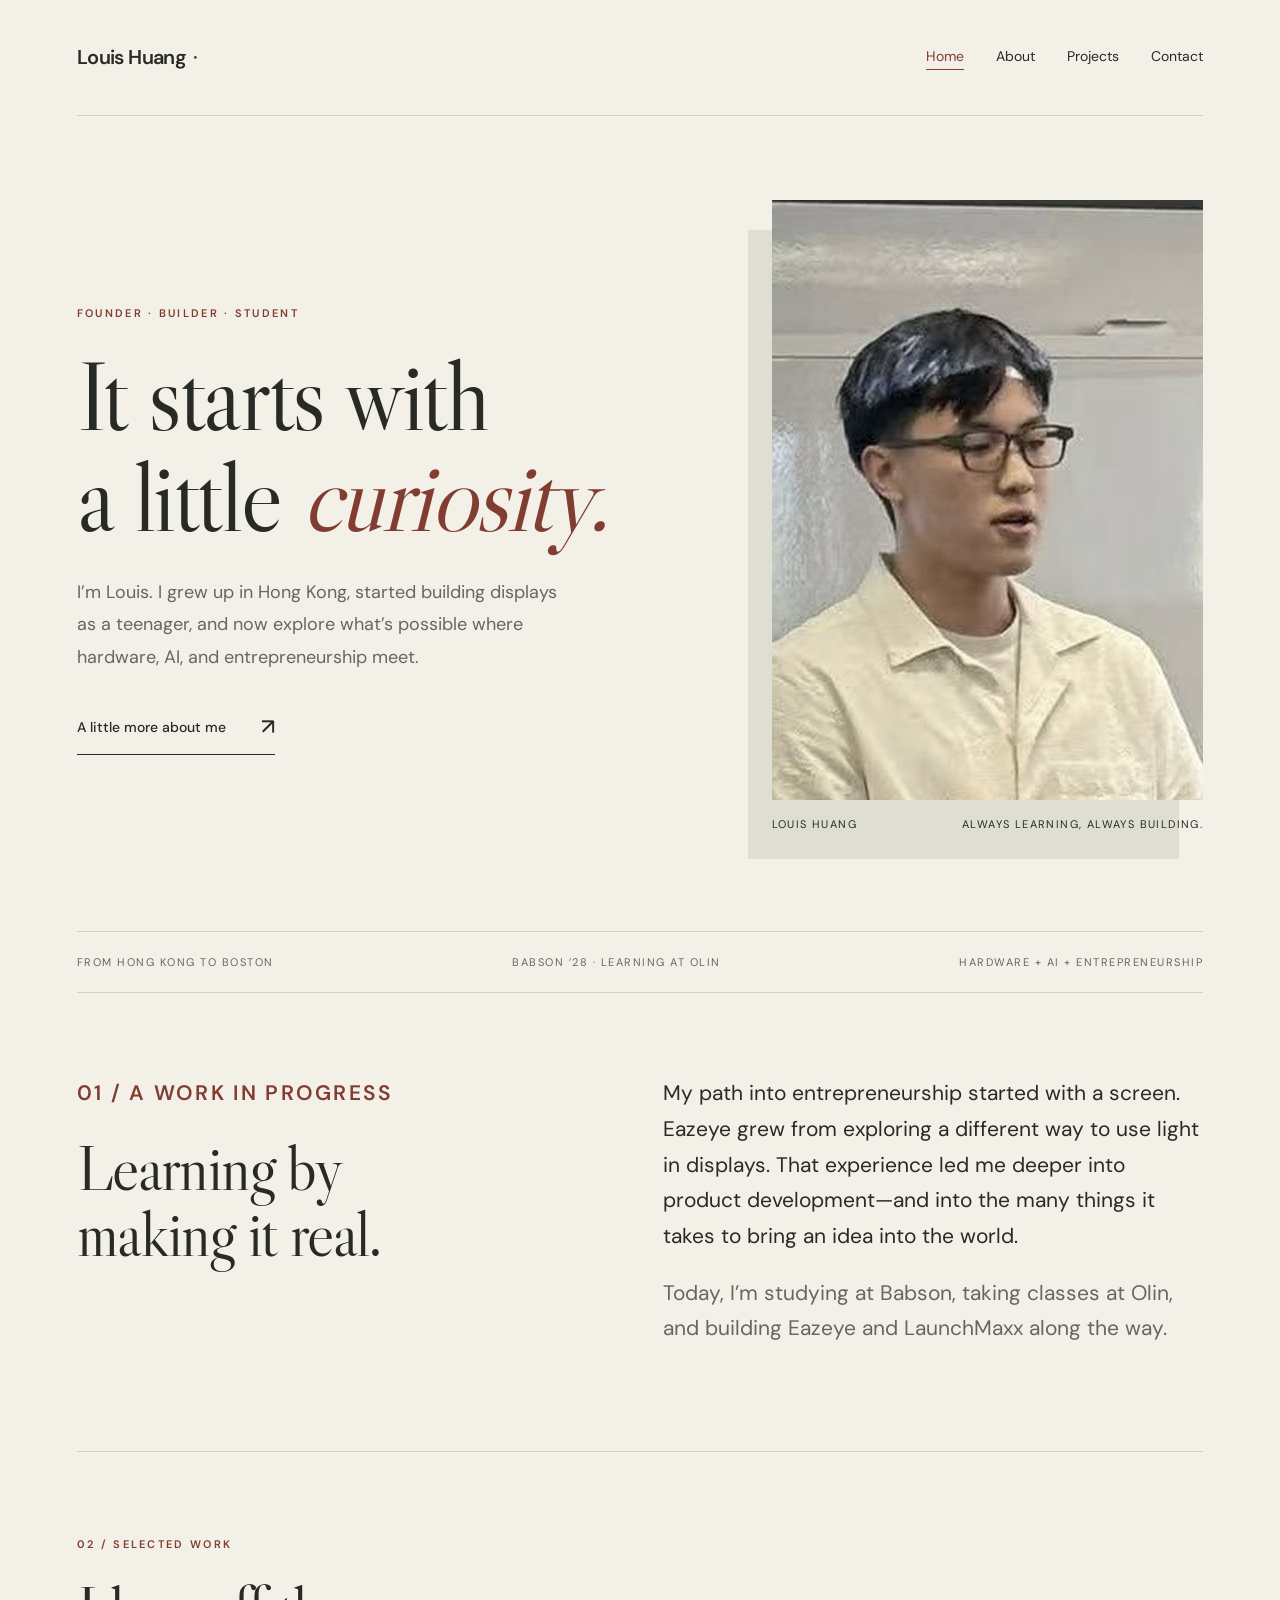
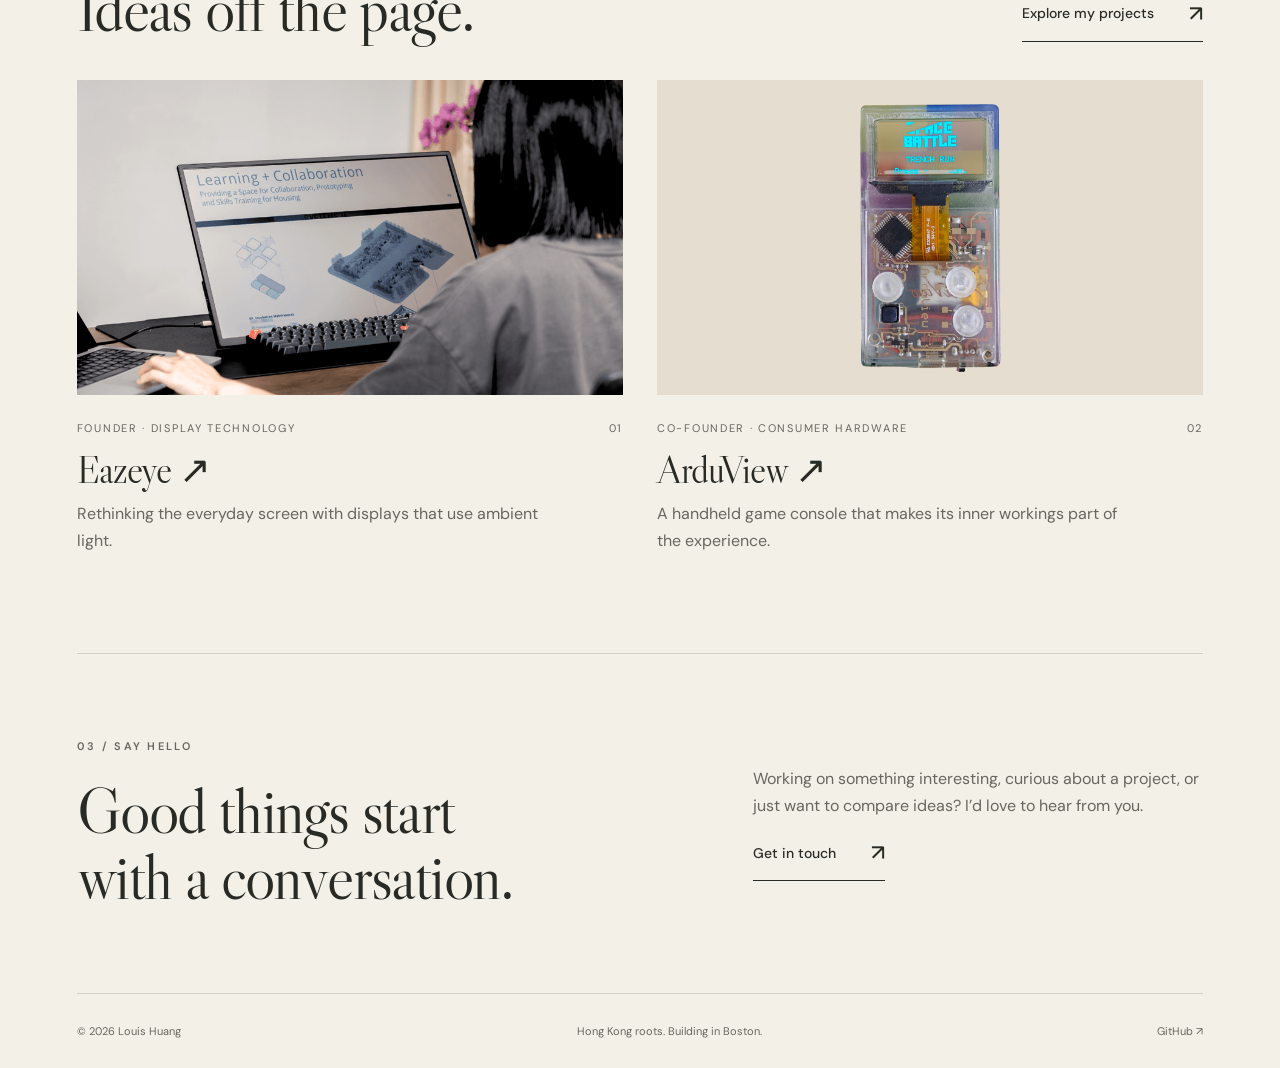
==== index.html @ e0389a2a "Build Louis Huang personal portfolio" ====
<!doctype html><html lang="en"><head><meta charset="utf-8"><meta name="viewport" content="width=device-width,initial-scale=1"><meta name="description" content="Louis Huang: Hong Kong-born founder of Eazeye and LaunchMaxx, studying at Babson and building at the intersection of hardware and AI."><meta name="theme-color" content="#f3f0e8"><title>Founder, builder & curious person — Louis Huang</title><link rel="icon" href="assets/favicon.svg" type="image/svg+xml"><link rel="stylesheet" href="style.css"></head><body><a class="skip" href="#main">Skip to content</a><div class="shell"><header><a class="brand" href="index.html">Louis Huang<span>·</span></a><nav aria-label="Main navigation"><a href="index.html" aria-current="page">Home</a><a href="about.html">About</a><a href="projects.html">Projects</a><a href="contact.html">Contact</a></nav></header><main id="main"><section class="hero"><div><p class="eyebrow">Founder · Builder · Student</p><h1>It starts with<br>a little <em>curiosity.</em></h1><p class="lead">I’m Louis. I grew up in Hong Kong, started building displays as a teenager, and now explore what’s possible where hardware, AI, and entrepreneurship meet.</p><a class="text-link" href="about.html">A little more about me <span>↗</span></a></div><figure class="hero-portrait"><img class="portrait" src="assets/louis.jpg" alt="Louis Huang speaking in a classroom" width="600" height="600"><figcaption class="caption"><span>Louis Huang</span><span>Always learning, always building.</span></figcaption></figure></section><div class="index-line"><span>From Hong Kong to Boston</span><span>Babson ’28 · Learning at Olin</span><span>Hardware + AI + Entrepreneurship</span></div><section class="intro"><div><p class="eyebrow">01 / A work in progress</p><h2>Learning by<br>making it real.</h2></div><div><p>My path into entrepreneurship started with a screen. Eazeye grew from exploring a different way to use light in displays. That experience led me deeper into product development—and into the many things it takes to bring an idea into the world.</p><p class="muted">Today, I’m studying at Babson, taking classes at Olin, and building Eazeye and LaunchMaxx along the way.</p></div></section><section><div class="section-top"><div><p class="eyebrow">02 / Selected work</p><h2>Ideas off the page.</h2></div><a class="text-link" href="projects.html">Explore my projects <span>↗</span></a></div><div class="projects-grid"><a class="project" href="projects.html#eazeye"><div class="project-media"><img src="assets/eazeye.png" alt="Eazeye display in use" loading="lazy"></div><div class="project-meta"><span>Founder · Display technology</span><span>01</span></div><h3>Eazeye ↗</h3><p>Rethinking the everyday screen with displays that use ambient light.</p></a><a class="project" href="projects.html#arduview"><div class="project-media ardu"><img src="assets/arduview.png" alt="ArduView transparent handheld game console" loading="lazy"></div><div class="project-meta"><span>Co-founder · Consumer hardware</span><span>02</span></div><h3>ArduView ↗</h3><p>A handheld game console that makes its inner workings part of the experience.</p></a></div></section><section class="callout"><div><p class="eyebrow">03 / Say hello</p><h2>Good things start<br>with a conversation.</h2></div><div><p>Working on something interesting, curious about a project, or just want to compare ideas? I’d love to hear from you.</p><a class="text-link" href="contact.html">Get in touch <span>↗</span></a></div></section></main><footer><span>© 2026 Louis Huang</span><span>Hong Kong roots. Building in Boston.</span><a href="https://github.com/louishuanghello-cmd" target="_blank" rel="noopener noreferrer">GitHub ↗</a></footer></div></body></html>
---- style.css ----
@import url('https://fonts.googleapis.com/css2?family=DM+Sans:wght@400;500;600;700&family=Libre+Caslon+Display&display=swap');
:root{--paper:#f3f0e8;--ink:#282a25;--muted:#66675e;--line:#d1d0c5;--accent:#823d32;--sage:#dedfd2}*{box-sizing:border-box}html{scroll-behavior:smooth}body{margin:0;background:var(--paper);color:var(--ink);font:16px/1.65 'DM Sans',sans-serif}a{color:inherit;text-decoration:none}a:hover{color:var(--accent)}a:focus-visible,button:focus-visible{outline:3px solid var(--accent);outline-offset:6px}img{display:block;max-width:100%}.shell{max-width:1320px;margin:auto;padding:0 6%}header{height:116px;display:flex;align-items:center;justify-content:space-between;border-bottom:1px solid var(--line);gap:24px}.brand{font-size:20px;font-weight:600;letter-spacing:-.6px}.brand span{color:var(--accent);margin-left:7px}nav{display:flex;gap:32px;font-size:14px}nav a[aria-current=page]{border-bottom:1px solid var(--accent);color:var(--accent)}.eyebrow{font-size:11px;text-transform:uppercase;letter-spacing:2.3px;font-weight:600;color:var(--accent);margin:0 0 23px}h1,h2,h3,p{margin-top:0}h1,h2,h3{font-family:'Libre Caslon Display',Georgia,serif;font-weight:400;line-height:1.03;letter-spacing:-1.8px}h1{font-size:clamp(60px,7.7vw,108px);margin-bottom:28px}h2{font-size:clamp(42px,5vw,66px)}h3{font-size:38px;letter-spacing:-.8px}em{font-weight:400;color:var(--accent)}.hero{display:grid;grid-template-columns:1.25fr 1fr;gap:9%;padding:84px 0 72px;align-items:center}.hero p.lead{max-width:480px;color:var(--muted);font-size:18px;line-height:1.8}.hero-portrait{position:relative;padding:0 0 26px 24px}.hero-portrait:before{content:'';position:absolute;inset:30px 24px 0 0;background:var(--sage);z-index:-1}.portrait{width:100%;aspect-ratio:4/5;object-fit:cover;object-position:center;filter:saturate(.62)}.caption{display:flex;justify-content:space-between;font-size:11px;letter-spacing:1.4px;text-transform:uppercase;margin-top:15px}.text-link{display:inline-flex;gap:35px;align-items:center;border-bottom:1px solid var(--ink);padding-bottom:9px;font-size:14px;font-weight:500}.text-link span{font-size:22px}.hero .text-link{margin-top:18px}.index-line{border-top:1px solid var(--line);border-bottom:1px solid var(--line);display:flex;justify-content:space-between;gap:20px;padding:21px 0;font-size:11px;text-transform:uppercase;letter-spacing:1.5px;color:var(--muted)}section{padding:83px 0}.section-top{display:flex;justify-content:space-between;align-items:flex-end;gap:24px;margin-bottom:38px}.section-top h2{margin:0}.intro{display:grid;grid-template-columns:1fr 1.2fr;gap:12%;border-bottom:1px solid var(--line)}.intro p{font-size:21px;line-height:1.7}.muted{color:var(--muted)}.projects-grid{display:grid;grid-template-columns:1fr 1fr;gap:34px}.project-media{height:315px;background:#e1e4d8;display:flex;align-items:center;justify-content:center;overflow:hidden;margin-bottom:24px}.project-media img{width:100%;height:100%;object-fit:cover;transition:transform .4s}.project:hover img{transform:scale(1.025)}.project-media.ardu{background:#e6ddd1}.project-media.ardu img{width:85%;height:85%;object-fit:contain}.project-meta{display:flex;justify-content:space-between;gap:12px;font-size:11px;text-transform:uppercase;letter-spacing:1.7px;color:var(--muted);margin-bottom:13px}.project h3{margin-bottom:12px}.project p{color:var(--muted);max-width:480px}.callout{display:grid;grid-template-columns:1.2fr 1fr;gap:12%;border-top:1px solid var(--line);align-items:center}.callout h2{margin-bottom:0}.callout p{color:var(--muted)}footer{display:flex;justify-content:space-between;gap:24px;padding:28px 0;border-top:1px solid var(--line);font-size:11px;color:var(--muted)}.page-title{padding:75px 0 45px;max-width:1000px}.page-title h1{font-size:clamp(60px,7vw,90px)}.page-title .lead{font-size:21px;max-width:650px;color:var(--muted)}.story{display:grid;grid-template-columns:1fr 1.4fr;gap:10%;padding-top:16px}.story .portrait{aspect-ratio:1/1.2}.story-copy p{font-size:18px;color:var(--muted)}.story-copy h2{font-size:43px;margin-top:38px}.timeline{border-top:1px solid var(--line)}.timeline-row{display:grid;grid-template-columns:150px 1fr 1fr;gap:25px;padding:27px 0;border-bottom:1px solid var(--line)}.timeline-row p{margin:0;color:var(--muted)}.timeline-row h3{font-size:28px;margin:0}.project-long{display:grid;grid-template-columns:1.15fr 1fr;gap:8%;align-items:center;padding:55px 0;border-top:1px solid var(--line)}.project-long .project-media{height:380px;margin:0}.project-long p{color:var(--muted)}.project-long h2{font-size:52px;margin-bottom:20px}.letter-art{background:var(--accent);color:var(--paper);height:300px;display:flex;align-items:center;justify-content:center;font:94px 'Libre Caslon Display',Georgia,serif;letter-spacing:-5px}.contact-layout{display:grid;grid-template-columns:1.2fr 1fr;gap:12%;padding:30px 0 100px}.contact-item{display:block;padding:25px 0;border-top:1px solid var(--line)}.contact-item small{display:block;font-size:11px;letter-spacing:2px;color:var(--muted);text-transform:uppercase;margin-bottom:8px}.contact-item strong{font-size:clamp(17px,2vw,24px);font-weight:400}.contact-note{background:var(--sage);padding:42px}.contact-note h2{font-size:44px}.contact-note p{color:var(--muted)}.skip{position:absolute;left:20px;top:-100px;background:var(--ink);color:white;padding:8px;z-index:20}.skip:focus{top:10px}@media(prefers-reduced-motion:reduce){html{scroll-behavior:auto}*{transition:none!important}}@media(max-width:760px){.shell{padding:0 6%}header{height:auto;min-height:100px;flex-wrap:wrap;padding:23px 0;gap:18px}nav{gap:24px;font-size:13px}.hero{grid-template-columns:1fr;gap:40px;padding:48px 0}.hero h1{max-width:590px}.hero-portrait{max-width:450px;margin:0 auto;width:100%}.portrait{aspect-ratio:5/4;object-position:center 35%}.index-line{flex-wrap:wrap;font-size:11px}.intro,.callout,.story,.contact-layout,.project-long{grid-template-columns:1fr;gap:28px}section{padding:52px 0}.projects-grid{grid-template-columns:1fr;gap:40px}.project-media,.project-long .project-media{height:300px}.section-top{align-items:start;flex-direction:column}.timeline-row{grid-template-columns:80px 1fr}.timeline-row p{grid-column:2}.page-title{padding-top:48px}.page-title h1{font-size:60px}.story{padding-top:0}.story .portrait{max-width:400px;aspect-ratio:1}.contact-note{padding:30px}footer{flex-wrap:wrap}.project-long{padding:38px 0}.hero p.lead{font-size:17px}}

.skip:hover{color:#fff}.hero-portrait{margin:0}h1,h2,h3{letter-spacing:-.025em}
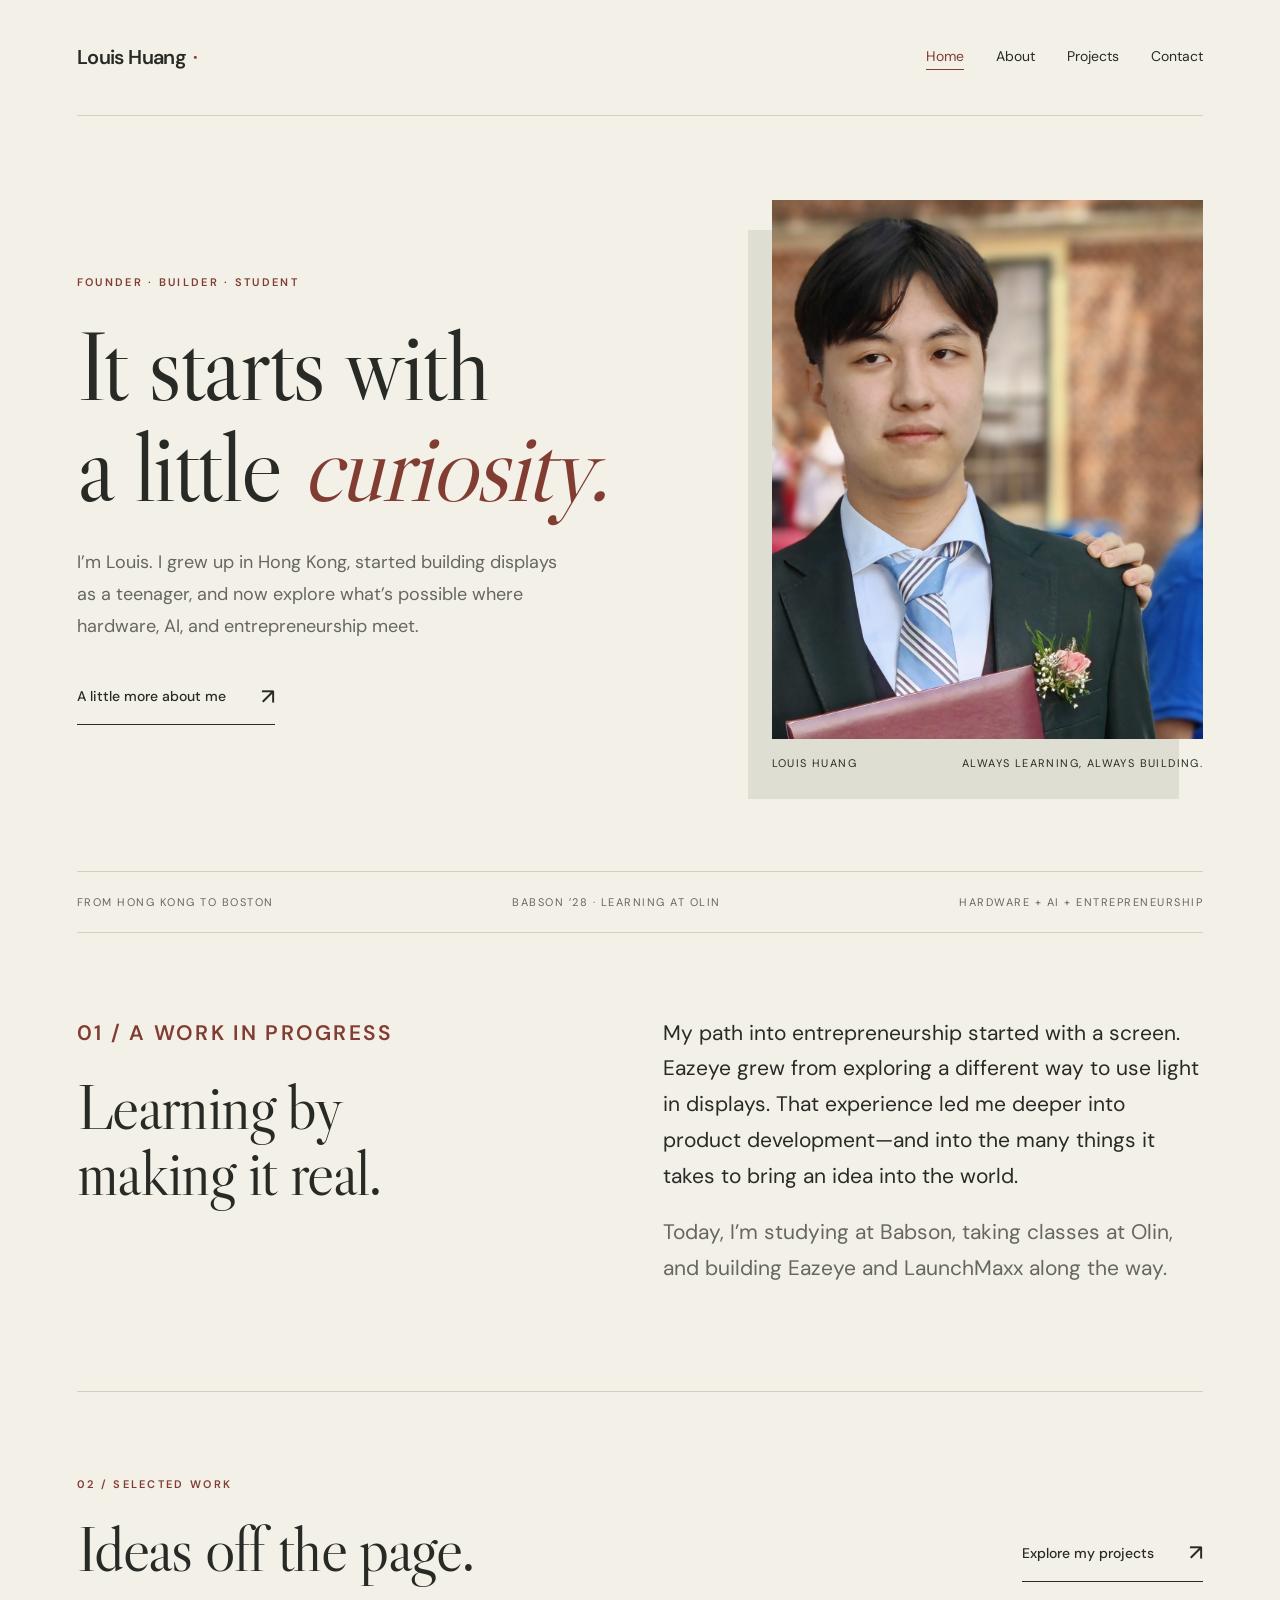
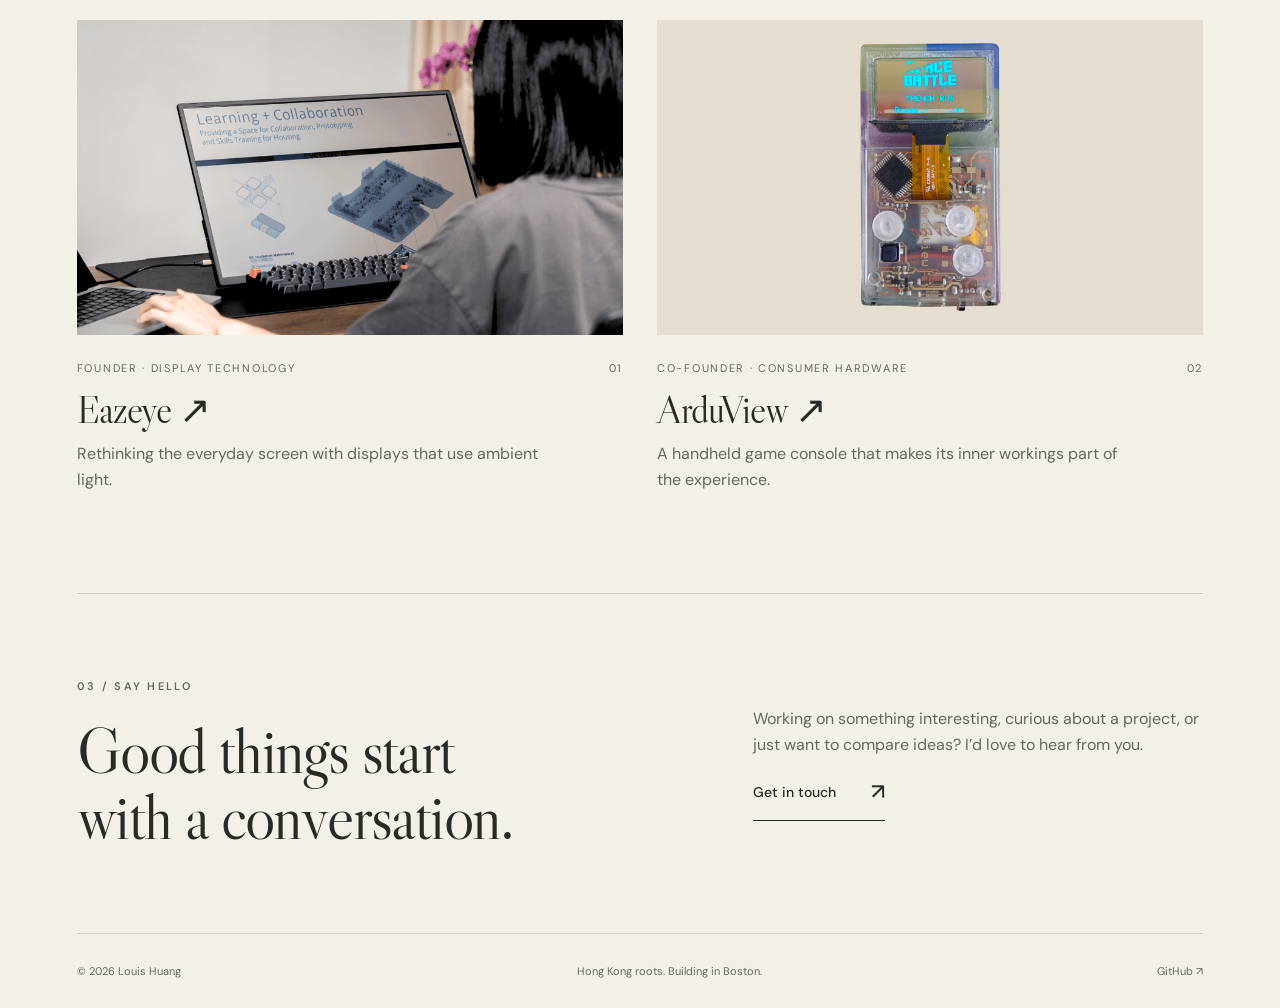
==== commit 67824b0f: "Use graduation portrait on Home and About" ====
--- a/index.html
+++ b/index.html
@@ -1 +1 @@
-<!doctype html><html lang="en"><head><meta charset="utf-8"><meta name="viewport" content="width=device-width,initial-scale=1"><meta name="description" content="Louis Huang: Hong Kong-born founder of Eazeye and LaunchMaxx, studying at Babson and building at the intersection of hardware and AI."><meta name="theme-color" content="#f3f0e8"><title>Founder, builder & curious person — Louis Huang</title><link rel="icon" href="assets/favicon.svg" type="image/svg+xml"><link rel="stylesheet" href="style.css"></head><body><a class="skip" href="#main">Skip to content</a><div class="shell"><header><a class="brand" href="index.html">Louis Huang<span>·</span></a><nav aria-label="Main navigation"><a href="index.html" aria-current="page">Home</a><a href="about.html">About</a><a href="projects.html">Projects</a><a href="contact.html">Contact</a></nav></header><main id="main"><section class="hero"><div><p class="eyebrow">Founder · Builder · Student</p><h1>It starts with<br>a little <em>curiosity.</em></h1><p class="lead">I’m Louis. I grew up in Hong Kong, started building displays as a teenager, and now explore what’s possible where hardware, AI, and entrepreneurship meet.</p><a class="text-link" href="about.html">A little more about me <span>↗</span></a></div><figure class="hero-portrait"><img class="portrait" src="assets/louis.jpg" alt="Louis Huang speaking in a classroom" width="600" height="600"><figcaption class="caption"><span>Louis Huang</span><span>Always learning, always building.</span></figcaption></figure></section><div class="index-line"><span>From Hong Kong to Boston</span><span>Babson ’28 · Learning at Olin</span><span>Hardware + AI + Entrepreneurship</span></div><section class="intro"><div><p class="eyebrow">01 / A work in progress</p><h2>Learning by<br>making it real.</h2></div><div><p>My path into entrepreneurship started with a screen. Eazeye grew from exploring a different way to use light in displays. That experience led me deeper into product development—and into the many things it takes to bring an idea into the world.</p><p class="muted">Today, I’m studying at Babson, taking classes at Olin, and building Eazeye and LaunchMaxx along the way.</p></div></section><section><div class="section-top"><div><p class="eyebrow">02 / Selected work</p><h2>Ideas off the page.</h2></div><a class="text-link" href="projects.html">Explore my projects <span>↗</span></a></div><div class="projects-grid"><a class="project" href="projects.html#eazeye"><div class="project-media"><img src="assets/eazeye.png" alt="Eazeye display in use" loading="lazy"></div><div class="project-meta"><span>Founder · Display technology</span><span>01</span></div><h3>Eazeye ↗</h3><p>Rethinking the everyday screen with displays that use ambient light.</p></a><a class="project" href="projects.html#arduview"><div class="project-media ardu"><img src="assets/arduview.png" alt="ArduView transparent handheld game console" loading="lazy"></div><div class="project-meta"><span>Co-founder · Consumer hardware</span><span>02</span></div><h3>ArduView ↗</h3><p>A handheld game console that makes its inner workings part of the experience.</p></a></div></section><section class="callout"><div><p class="eyebrow">03 / Say hello</p><h2>Good things start<br>with a conversation.</h2></div><div><p>Working on something interesting, curious about a project, or just want to compare ideas? I’d love to hear from you.</p><a class="text-link" href="contact.html">Get in touch <span>↗</span></a></div></section></main><footer><span>© 2026 Louis Huang</span><span>Hong Kong roots. Building in Boston.</span><a href="https://github.com/louishuanghello-cmd" target="_blank" rel="noopener noreferrer">GitHub ↗</a></footer></div></body></html>+<!doctype html><html lang="en"><head><meta charset="utf-8"><meta name="viewport" content="width=device-width,initial-scale=1"><meta name="description" content="Louis Huang: Hong Kong-born founder of Eazeye and LaunchMaxx, studying at Babson and building at the intersection of hardware and AI."><meta name="theme-color" content="#f3f0e8"><title>Founder, builder & curious person — Louis Huang</title><link rel="icon" href="assets/favicon.svg" type="image/svg+xml"><link rel="stylesheet" href="style.css"></head><body><a class="skip" href="#main">Skip to content</a><div class="shell"><header><a class="brand" href="index.html">Louis Huang<span>·</span></a><nav aria-label="Main navigation"><a href="index.html" aria-current="page">Home</a><a href="about.html">About</a><a href="projects.html">Projects</a><a href="contact.html">Contact</a></nav></header><main id="main"><section class="hero"><div><p class="eyebrow">Founder · Builder · Student</p><h1>It starts with<br>a little <em>curiosity.</em></h1><p class="lead">I’m Louis. I grew up in Hong Kong, started building displays as a teenager, and now explore what’s possible where hardware, AI, and entrepreneurship meet.</p><a class="text-link" href="about.html">A little more about me <span>↗</span></a></div><figure class="hero-portrait"><div class="portrait portrait-crop"><img src="assets/louis-graduation.jpg" alt="Louis Huang at his graduation" width="3072" height="4096"></div><figcaption class="caption"><span>Louis Huang</span><span>Always learning, always building.</span></figcaption></figure></section><div class="index-line"><span>From Hong Kong to Boston</span><span>Babson ’28 · Learning at Olin</span><span>Hardware + AI + Entrepreneurship</span></div><section class="intro"><div><p class="eyebrow">01 / A work in progress</p><h2>Learning by<br>making it real.</h2></div><div><p>My path into entrepreneurship started with a screen. Eazeye grew from exploring a different way to use light in displays. That experience led me deeper into product development—and into the many things it takes to bring an idea into the world.</p><p class="muted">Today, I’m studying at Babson, taking classes at Olin, and building Eazeye and LaunchMaxx along the way.</p></div></section><section><div class="section-top"><div><p class="eyebrow">02 / Selected work</p><h2>Ideas off the page.</h2></div><a class="text-link" href="projects.html">Explore my projects <span>↗</span></a></div><div class="projects-grid"><a class="project" href="projects.html#eazeye"><div class="project-media"><img src="assets/eazeye.png" alt="Eazeye display in use" loading="lazy"></div><div class="project-meta"><span>Founder · Display technology</span><span>01</span></div><h3>Eazeye ↗</h3><p>Rethinking the everyday screen with displays that use ambient light.</p></a><a class="project" href="projects.html#arduview"><div class="project-media ardu"><img src="assets/arduview.png" alt="ArduView transparent handheld game console" loading="lazy"></div><div class="project-meta"><span>Co-founder · Consumer hardware</span><span>02</span></div><h3>ArduView ↗</h3><p>A handheld game console that makes its inner workings part of the experience.</p></a></div></section><section class="callout"><div><p class="eyebrow">03 / Say hello</p><h2>Good things start<br>with a conversation.</h2></div><div><p>Working on something interesting, curious about a project, or just want to compare ideas? I’d love to hear from you.</p><a class="text-link" href="contact.html">Get in touch <span>↗</span></a></div></section></main><footer><span>© 2026 Louis Huang</span><span>Hong Kong roots. Building in Boston.</span><a href="https://github.com/louishuanghello-cmd" target="_blank" rel="noopener noreferrer">GitHub ↗</a></footer></div></body></html>
--- a/style.css
+++ b/style.css
@@ -2,3 +2,7 @@
 :root{--paper:#f3f0e8;--ink:#282a25;--muted:#66675e;--line:#d1d0c5;--accent:#823d32;--sage:#dedfd2}*{box-sizing:border-box}html{scroll-behavior:smooth}body{margin:0;background:var(--paper);color:var(--ink);font:16px/1.65 'DM Sans',sans-serif}a{color:inherit;text-decoration:none}a:hover{color:var(--accent)}a:focus-visible,button:focus-visible{outline:3px solid var(--accent);outline-offset:6px}img{display:block;max-width:100%}.shell{max-width:1320px;margin:auto;padding:0 6%}header{height:116px;display:flex;align-items:center;justify-content:space-between;border-bottom:1px solid var(--line);gap:24px}.brand{font-size:20px;font-weight:600;letter-spacing:-.6px}.brand span{color:var(--accent);margin-left:7px}nav{display:flex;gap:32px;font-size:14px}nav a[aria-current=page]{border-bottom:1px solid var(--accent);color:var(--accent)}.eyebrow{font-size:11px;text-transform:uppercase;letter-spacing:2.3px;font-weight:600;color:var(--accent);margin:0 0 23px}h1,h2,h3,p{margin-top:0}h1,h2,h3{font-family:'Libre Caslon Display',Georgia,serif;font-weight:400;line-height:1.03;letter-spacing:-1.8px}h1{font-size:clamp(60px,7.7vw,108px);margin-bottom:28px}h2{font-size:clamp(42px,5vw,66px)}h3{font-size:38px;letter-spacing:-.8px}em{font-weight:400;color:var(--accent)}.hero{display:grid;grid-template-columns:1.25fr 1fr;gap:9%;padding:84px 0 72px;align-items:center}.hero p.lead{max-width:480px;color:var(--muted);font-size:18px;line-height:1.8}.hero-portrait{position:relative;padding:0 0 26px 24px}.hero-portrait:before{content:'';position:absolute;inset:30px 24px 0 0;background:var(--sage);z-index:-1}.portrait{width:100%;aspect-ratio:4/5;object-fit:cover;object-position:center;filter:saturate(.62)}.caption{display:flex;justify-content:space-between;font-size:11px;letter-spacing:1.4px;text-transform:uppercase;margin-top:15px}.text-link{display:inline-flex;gap:35px;align-items:center;border-bottom:1px solid var(--ink);padding-bottom:9px;font-size:14px;font-weight:500}.text-link span{font-size:22px}.hero .text-link{margin-top:18px}.index-line{border-top:1px solid var(--line);border-bottom:1px solid var(--line);display:flex;justify-content:space-between;gap:20px;padding:21px 0;font-size:11px;text-transform:uppercase;letter-spacing:1.5px;color:var(--muted)}section{padding:83px 0}.section-top{display:flex;justify-content:space-between;align-items:flex-end;gap:24px;margin-bottom:38px}.section-top h2{margin:0}.intro{display:grid;grid-template-columns:1fr 1.2fr;gap:12%;border-bottom:1px solid var(--line)}.intro p{font-size:21px;line-height:1.7}.muted{color:var(--muted)}.projects-grid{display:grid;grid-template-columns:1fr 1fr;gap:34px}.project-media{height:315px;background:#e1e4d8;display:flex;align-items:center;justify-content:center;overflow:hidden;margin-bottom:24px}.project-media img{width:100%;height:100%;object-fit:cover;transition:transform .4s}.project:hover img{transform:scale(1.025)}.project-media.ardu{background:#e6ddd1}.project-media.ardu img{width:85%;height:85%;object-fit:contain}.project-meta{display:flex;justify-content:space-between;gap:12px;font-size:11px;text-transform:uppercase;letter-spacing:1.7px;color:var(--muted);margin-bottom:13px}.project h3{margin-bottom:12px}.project p{color:var(--muted);max-width:480px}.callout{display:grid;grid-template-columns:1.2fr 1fr;gap:12%;border-top:1px solid var(--line);align-items:center}.callout h2{margin-bottom:0}.callout p{color:var(--muted)}footer{display:flex;justify-content:space-between;gap:24px;padding:28px 0;border-top:1px solid var(--line);font-size:11px;color:var(--muted)}.page-title{padding:75px 0 45px;max-width:1000px}.page-title h1{font-size:clamp(60px,7vw,90px)}.page-title .lead{font-size:21px;max-width:650px;color:var(--muted)}.story{display:grid;grid-template-columns:1fr 1.4fr;gap:10%;padding-top:16px}.story .portrait{aspect-ratio:1/1.2}.story-copy p{font-size:18px;color:var(--muted)}.story-copy h2{font-size:43px;margin-top:38px}.timeline{border-top:1px solid var(--line)}.timeline-row{display:grid;grid-template-columns:150px 1fr 1fr;gap:25px;padding:27px 0;border-bottom:1px solid var(--line)}.timeline-row p{margin:0;color:var(--muted)}.timeline-row h3{font-size:28px;margin:0}.project-long{display:grid;grid-template-columns:1.15fr 1fr;gap:8%;align-items:center;padding:55px 0;border-top:1px solid var(--line)}.project-long .project-media{height:380px;margin:0}.project-long p{color:var(--muted)}.project-long h2{font-size:52px;margin-bottom:20px}.letter-art{background:var(--accent);color:var(--paper);height:300px;display:flex;align-items:center;justify-content:center;font:94px 'Libre Caslon Display',Georgia,serif;letter-spacing:-5px}.contact-layout{display:grid;grid-template-columns:1.2fr 1fr;gap:12%;padding:30px 0 100px}.contact-item{display:block;padding:25px 0;border-top:1px solid var(--line)}.contact-item small{display:block;font-size:11px;letter-spacing:2px;color:var(--muted);text-transform:uppercase;margin-bottom:8px}.contact-item strong{font-size:clamp(17px,2vw,24px);font-weight:400}.contact-note{background:var(--sage);padding:42px}.contact-note h2{font-size:44px}.contact-note p{color:var(--muted)}.skip{position:absolute;left:20px;top:-100px;background:var(--ink);color:white;padding:8px;z-index:20}.skip:focus{top:10px}@media(prefers-reduced-motion:reduce){html{scroll-behavior:auto}*{transition:none!important}}@media(max-width:760px){.shell{padding:0 6%}header{height:auto;min-height:100px;flex-wrap:wrap;padding:23px 0;gap:18px}nav{gap:24px;font-size:13px}.hero{grid-template-columns:1fr;gap:40px;padding:48px 0}.hero h1{max-width:590px}.hero-portrait{max-width:450px;margin:0 auto;width:100%}.portrait{aspect-ratio:5/4;object-position:center 35%}.index-line{flex-wrap:wrap;font-size:11px}.intro,.callout,.story,.contact-layout,.project-long{grid-template-columns:1fr;gap:28px}section{padding:52px 0}.projects-grid{grid-template-columns:1fr;gap:40px}.project-media,.project-long .project-media{height:300px}.section-top{align-items:start;flex-direction:column}.timeline-row{grid-template-columns:80px 1fr}.timeline-row p{grid-column:2}.page-title{padding-top:48px}.page-title h1{font-size:60px}.story{padding-top:0}.story .portrait{max-width:400px;aspect-ratio:1}.contact-note{padding:30px}footer{flex-wrap:wrap}.project-long{padding:38px 0}.hero p.lead{font-size:17px}}
 
 .skip:hover{color:#fff}.hero-portrait{margin:0}h1,h2,h3{letter-spacing:-.025em}
+
+/* Portrait framing keeps the original photograph intact. */
+.portrait-crop{position:relative;overflow:hidden;filter:none}.portrait-crop img{position:absolute;width:265%;max-width:none;height:auto;left:-141%;top:-2%;filter:saturate(.85)}
+@media(max-width:760px){.portrait-crop{aspect-ratio:4/5}.story .portrait-crop{aspect-ratio:4/5}}
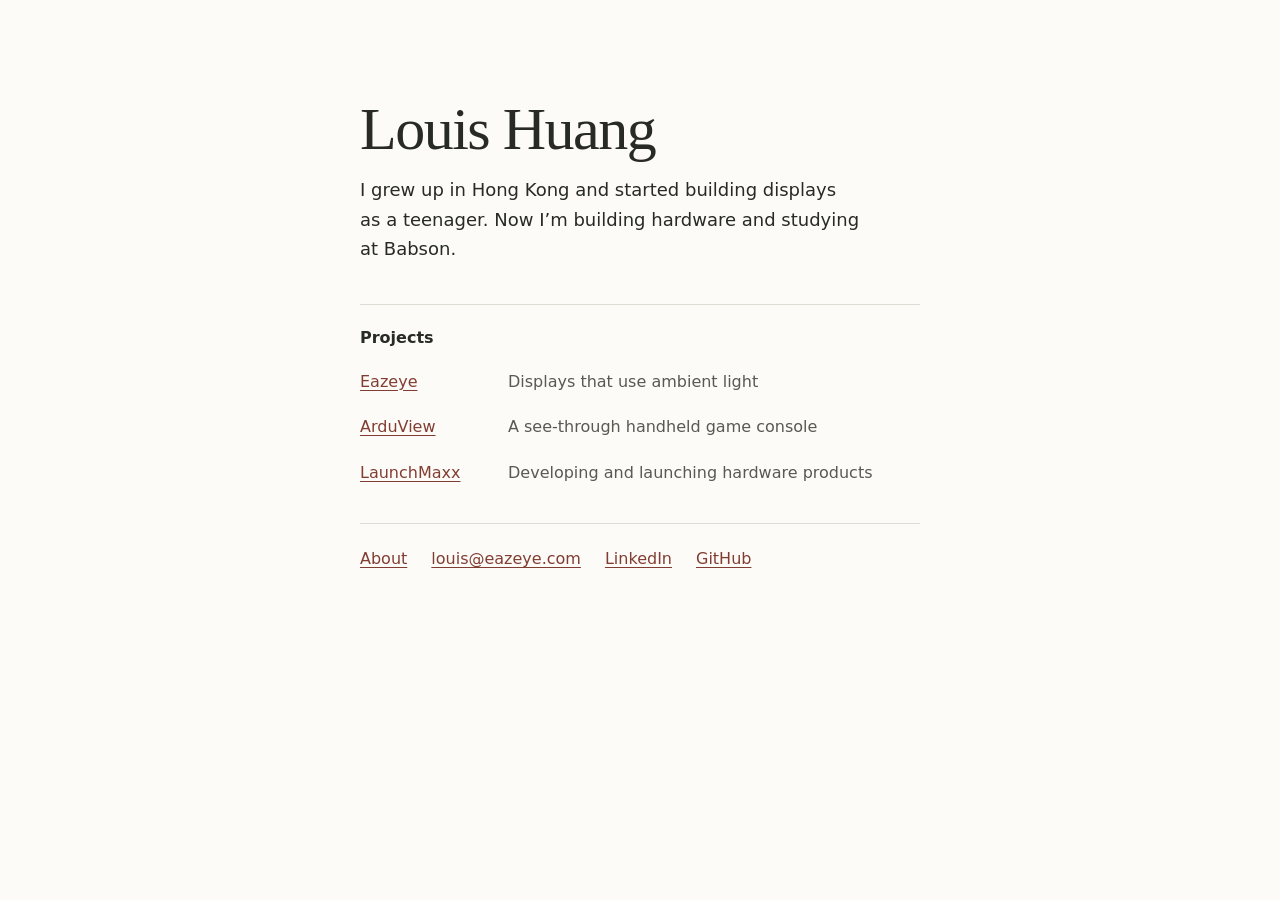
==== commit e5a7babb: "Simplify the personal homepage" ====
--- a/index.html
+++ b/index.html
@@ -1 +1,43 @@
-<!doctype html><html lang="en"><head><meta charset="utf-8"><meta name="viewport" content="width=device-width,initial-scale=1"><meta name="description" content="Louis Huang: Hong Kong-born founder of Eazeye and LaunchMaxx, studying at Babson and building at the intersection of hardware and AI."><meta name="theme-color" content="#f3f0e8"><title>Founder, builder & curious person — Louis Huang</title><link rel="icon" href="assets/favicon.svg" type="image/svg+xml"><link rel="stylesheet" href="style.css"></head><body><a class="skip" href="#main">Skip to content</a><div class="shell"><header><a class="brand" href="index.html">Louis Huang<span>·</span></a><nav aria-label="Main navigation"><a href="index.html" aria-current="page">Home</a><a href="about.html">About</a><a href="projects.html">Projects</a><a href="contact.html">Contact</a></nav></header><main id="main"><section class="hero"><div><p class="eyebrow">Founder · Builder · Student</p><h1>It starts with<br>a little <em>curiosity.</em></h1><p class="lead">I’m Louis. I grew up in Hong Kong, started building displays as a teenager, and now explore what’s possible where hardware, AI, and entrepreneurship meet.</p><a class="text-link" href="about.html">A little more about me <span>↗</span></a></div><figure class="hero-portrait"><div class="portrait portrait-crop"><img src="assets/louis-graduation.jpg" alt="Louis Huang at his graduation" width="3072" height="4096"></div><figcaption class="caption"><span>Louis Huang</span><span>Always learning, always building.</span></figcaption></figure></section><div class="index-line"><span>From Hong Kong to Boston</span><span>Babson ’28 · Learning at Olin</span><span>Hardware + AI + Entrepreneurship</span></div><section class="intro"><div><p class="eyebrow">01 / A work in progress</p><h2>Learning by<br>making it real.</h2></div><div><p>My path into entrepreneurship started with a screen. Eazeye grew from exploring a different way to use light in displays. That experience led me deeper into product development—and into the many things it takes to bring an idea into the world.</p><p class="muted">Today, I’m studying at Babson, taking classes at Olin, and building Eazeye and LaunchMaxx along the way.</p></div></section><section><div class="section-top"><div><p class="eyebrow">02 / Selected work</p><h2>Ideas off the page.</h2></div><a class="text-link" href="projects.html">Explore my projects <span>↗</span></a></div><div class="projects-grid"><a class="project" href="projects.html#eazeye"><div class="project-media"><img src="assets/eazeye.png" alt="Eazeye display in use" loading="lazy"></div><div class="project-meta"><span>Founder · Display technology</span><span>01</span></div><h3>Eazeye ↗</h3><p>Rethinking the everyday screen with displays that use ambient light.</p></a><a class="project" href="projects.html#arduview"><div class="project-media ardu"><img src="assets/arduview.png" alt="ArduView transparent handheld game console" loading="lazy"></div><div class="project-meta"><span>Co-founder · Consumer hardware</span><span>02</span></div><h3>ArduView ↗</h3><p>A handheld game console that makes its inner workings part of the experience.</p></a></div></section><section class="callout"><div><p class="eyebrow">03 / Say hello</p><h2>Good things start<br>with a conversation.</h2></div><div><p>Working on something interesting, curious about a project, or just want to compare ideas? I’d love to hear from you.</p><a class="text-link" href="contact.html">Get in touch <span>↗</span></a></div></section></main><footer><span>© 2026 Louis Huang</span><span>Hong Kong roots. Building in Boston.</span><a href="https://github.com/louishuanghello-cmd" target="_blank" rel="noopener noreferrer">GitHub ↗</a></footer></div></body></html>+<!doctype html>
+<html lang="en">
+<head>
+  <meta charset="utf-8">
+  <meta name="viewport" content="width=device-width, initial-scale=1">
+  <title>Louis Huang</title>
+  <meta name="description" content="Louis Huang builds hardware, founded Eazeye and LaunchMaxx, and studies at Babson College.">
+  <meta name="theme-color" content="#fcfbf8">
+  <meta property="og:title" content="Louis Huang">
+  <meta property="og:description" content="Hardware projects from Louis Huang, including Eazeye, ArduView, and LaunchMaxx.">
+  <meta property="og:type" content="website">
+  <link rel="icon" href="assets/favicon.svg" type="image/svg+xml">
+  <link rel="stylesheet" href="home.css">
+</head>
+<body>
+  <main class="home">
+    <header>
+      <h1>Louis Huang</h1>
+      <p class="intro">I grew up in Hong Kong and started building displays as a teenager. Now I’m building hardware and studying at Babson.</p>
+    </header>
+
+    <section class="projects" aria-labelledby="projects-heading">
+      <h2 id="projects-heading">Projects</h2>
+      <ul>
+        <li><a href="projects.html#eazeye">Eazeye</a><span>Displays that use ambient light</span></li>
+        <li><a href="projects.html#arduview">ArduView</a><span>A see-through handheld game console</span></li>
+        <li><a href="projects.html#launchmaxx">LaunchMaxx</a><span>Developing and launching hardware products</span></li>
+      </ul>
+    </section>
+
+    <footer>
+      <nav aria-label="About and contact">
+        <ul>
+          <li><a href="about.html">About</a></li>
+          <li><a href="mailto:louis@eazeye.com">louis@eazeye.com</a></li>
+          <li><a href="https://www.linkedin.com/in/louis-huang-860163241">LinkedIn</a></li>
+          <li><a href="https://github.com/louishuanghello-cmd">GitHub</a></li>
+        </ul>
+      </nav>
+    </footer>
+  </main>
+</body>
+</html>
--- a/home.css
+++ b/home.css
@@ -0,0 +1,132 @@
+@font-face {
+  font-family: "Libre Caslon Display";
+  src: url("assets/libre-caslon-display.woff2") format("woff2");
+  font-weight: 400;
+  font-display: swap;
+}
+
+:root {
+  color-scheme: light;
+  --paper: #fcfbf8;
+  --ink: #282a25;
+  --muted: #595952;
+  --link: #823d32;
+  --rule: #dedbd2;
+}
+
+body {
+  margin: 0;
+  background: var(--paper);
+  color: var(--ink);
+  font: 1rem / 1.6 system-ui, sans-serif;
+}
+
+.home {
+  max-inline-size: 35rem;
+  margin-inline: auto;
+  padding: clamp(3rem, 11vh, 7.5rem) clamp(1.5rem, 5vw, 2.5rem) 3rem;
+}
+
+h1,
+h2,
+p,
+ul {
+  margin: 0;
+}
+
+h1 {
+  font-family: "Libre Caslon Display", Georgia, serif;
+  font-size: clamp(2.75rem, 6vw, 3.75rem);
+  font-weight: 400;
+  line-height: 1;
+  letter-spacing: -0.025em;
+}
+
+.intro {
+  margin-block-start: 1rem;
+  max-inline-size: 48ch;
+  font-size: 1.125rem;
+  line-height: 1.65;
+  text-wrap: pretty;
+}
+
+.projects {
+  margin-block-start: 2.5rem;
+  border-block-start: 1px solid var(--rule);
+  padding-block-start: 1.25rem;
+}
+
+h2 {
+  margin-block-end: 0.5rem;
+  font-size: 1rem;
+  font-weight: 650;
+}
+
+ul {
+  padding: 0;
+  list-style: none;
+}
+
+.projects li {
+  display: grid;
+  grid-template-columns: 8rem minmax(0, 1fr);
+  align-items: baseline;
+  column-gap: 1.25rem;
+}
+
+.projects span {
+  color: var(--muted);
+}
+
+a {
+  color: var(--link);
+  text-underline-offset: 0.2em;
+  text-decoration-thickness: 1px;
+}
+
+li > a {
+  justify-self: start;
+  display: inline-block;
+  padding-block: 0.625rem;
+}
+
+a:hover {
+  text-decoration-thickness: 2px;
+}
+
+a:focus-visible {
+  outline: 2px solid var(--link);
+  outline-offset: 3px;
+}
+
+::selection {
+  background: #ecd7cf;
+  color: var(--ink);
+}
+
+footer {
+  margin-block-start: 1.75rem;
+  border-block-start: 1px solid var(--rule);
+  padding-block-start: 0.75rem;
+}
+
+nav ul {
+  display: flex;
+  flex-wrap: wrap;
+  column-gap: 1.5rem;
+}
+
+@media (max-width: 35rem) {
+  .projects ul {
+    display: grid;
+    gap: 0.75rem;
+  }
+
+  .projects li {
+    grid-template-columns: minmax(0, 1fr);
+  }
+
+  .projects li > a {
+    padding-block-end: 0.125rem;
+  }
+}
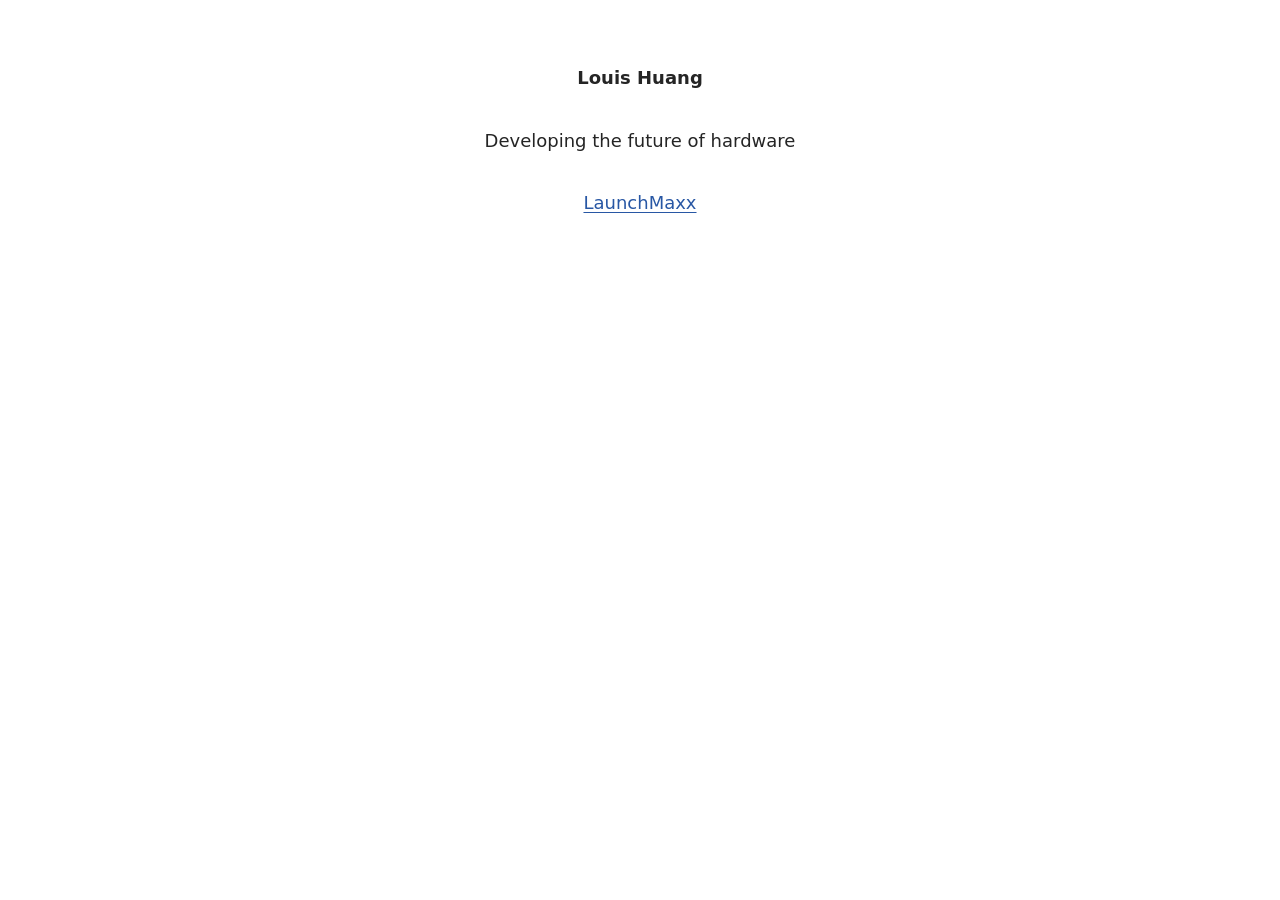
==== commit 9eaf9453: "Center the homepage around LaunchMaxx" ====
--- a/index.html
+++ b/index.html
@@ -4,40 +4,19 @@
   <meta charset="utf-8">
   <meta name="viewport" content="width=device-width, initial-scale=1">
   <title>Louis Huang</title>
-  <meta name="description" content="Louis Huang builds hardware, founded Eazeye and LaunchMaxx, and studies at Babson College.">
-  <meta name="theme-color" content="#fcfbf8">
+  <meta name="description" content="Louis Huang is developing the future of hardware at LaunchMaxx.">
+  <meta name="theme-color" content="#ffffff">
   <meta property="og:title" content="Louis Huang">
-  <meta property="og:description" content="Hardware projects from Louis Huang, including Eazeye, ArduView, and LaunchMaxx.">
+  <meta property="og:description" content="Developing the future of hardware at LaunchMaxx.">
   <meta property="og:type" content="website">
   <link rel="icon" href="assets/favicon.svg" type="image/svg+xml">
-  <link rel="stylesheet" href="home.css">
+  <link rel="stylesheet" href="home.css?v=2">
 </head>
 <body>
   <main class="home">
-    <header>
-      <h1>Louis Huang</h1>
-      <p class="intro">I grew up in Hong Kong and started building displays as a teenager. Now I’m building hardware and studying at Babson.</p>
-    </header>
-
-    <section class="projects" aria-labelledby="projects-heading">
-      <h2 id="projects-heading">Projects</h2>
-      <ul>
-        <li><a href="projects.html#eazeye">Eazeye</a><span>Displays that use ambient light</span></li>
-        <li><a href="projects.html#arduview">ArduView</a><span>A see-through handheld game console</span></li>
-        <li><a href="projects.html#launchmaxx">LaunchMaxx</a><span>Developing and launching hardware products</span></li>
-      </ul>
-    </section>
-
-    <footer>
-      <nav aria-label="About and contact">
-        <ul>
-          <li><a href="about.html">About</a></li>
-          <li><a href="mailto:louis@eazeye.com">louis@eazeye.com</a></li>
-          <li><a href="https://www.linkedin.com/in/louis-huang-860163241">LinkedIn</a></li>
-          <li><a href="https://github.com/louishuanghello-cmd">GitHub</a></li>
-        </ul>
-      </nav>
-    </footer>
+    <h1>Louis Huang</h1>
+    <p class="intro">Developing the future of hardware</p>
+    <p class="project"><a href="projects.html#launchmaxx">LaunchMaxx</a></p>
   </main>
 </body>
 </html>
--- a/home.css
+++ b/home.css
@@ -1,93 +1,44 @@
-@font-face {
-  font-family: "Libre Caslon Display";
-  src: url("assets/libre-caslon-display.woff2") format("woff2");
-  font-weight: 400;
-  font-display: swap;
-}
-
 :root {
   color-scheme: light;
-  --paper: #fcfbf8;
-  --ink: #282a25;
-  --muted: #595952;
-  --link: #823d32;
-  --rule: #dedbd2;
+  --paper: #fff;
+  --ink: #252525;
+  --link: #2857a4;
 }
 
 body {
   margin: 0;
   background: var(--paper);
   color: var(--ink);
-  font: 1rem / 1.6 system-ui, sans-serif;
+  font: 1.125rem / 1.5 system-ui, sans-serif;
 }
 
 .home {
-  max-inline-size: 35rem;
+  max-inline-size: 40rem;
   margin-inline: auto;
-  padding: clamp(3rem, 11vh, 7.5rem) clamp(1.5rem, 5vw, 2.5rem) 3rem;
-}
-
-h1,
-h2,
-p,
-ul {
-  margin: 0;
+  padding: clamp(2.75rem, 7vw, 4rem) 1.5rem 3rem;
+  text-align: center;
 }
 
 h1 {
-  font-family: "Libre Caslon Display", Georgia, serif;
-  font-size: clamp(2.75rem, 6vw, 3.75rem);
-  font-weight: 400;
-  line-height: 1;
-  letter-spacing: -0.025em;
+  margin: 0;
+  font-size: inherit;
+  font-weight: 700;
 }
 
 .intro {
-  margin-block-start: 1rem;
-  max-inline-size: 48ch;
-  font-size: 1.125rem;
-  line-height: 1.65;
+  margin: 2.25rem auto 0;
   text-wrap: pretty;
 }
 
-.projects {
-  margin-block-start: 2.5rem;
-  border-block-start: 1px solid var(--rule);
-  padding-block-start: 1.25rem;
-}
-
-h2 {
-  margin-block-end: 0.5rem;
-  font-size: 1rem;
-  font-weight: 650;
-}
-
-ul {
-  padding: 0;
-  list-style: none;
-}
-
-.projects li {
-  display: grid;
-  grid-template-columns: 8rem minmax(0, 1fr);
-  align-items: baseline;
-  column-gap: 1.25rem;
-}
-
-.projects span {
-  color: var(--muted);
+.project {
+  margin: 2rem 0 0;
 }
 
 a {
+  display: inline-block;
+  padding-block: 0.1875rem;
   color: var(--link);
-  text-underline-offset: 0.2em;
-  text-decoration-thickness: 1px;
-}
-
-li > a {
-  justify-self: start;
-  display: inline-block;
-  padding-block: 0.625rem;
+  text-underline-offset: 0.14em;
 }
 
 a:hover {
@@ -95,38 +46,11 @@
 }
 
 a:focus-visible {
-  outline: 2px solid var(--link);
+  outline: 2px solid currentColor;
   outline-offset: 3px;
 }
 
 ::selection {
-  background: #ecd7cf;
+  background: #dae7ff;
   color: var(--ink);
 }
-
-footer {
-  margin-block-start: 1.75rem;
-  border-block-start: 1px solid var(--rule);
-  padding-block-start: 0.75rem;
-}
-
-nav ul {
-  display: flex;
-  flex-wrap: wrap;
-  column-gap: 1.5rem;
-}
-
-@media (max-width: 35rem) {
-  .projects ul {
-    display: grid;
-    gap: 0.75rem;
-  }
-
-  .projects li {
-    grid-template-columns: minmax(0, 1fr);
-  }
-
-  .projects li > a {
-    padding-block-end: 0.125rem;
-  }
-}
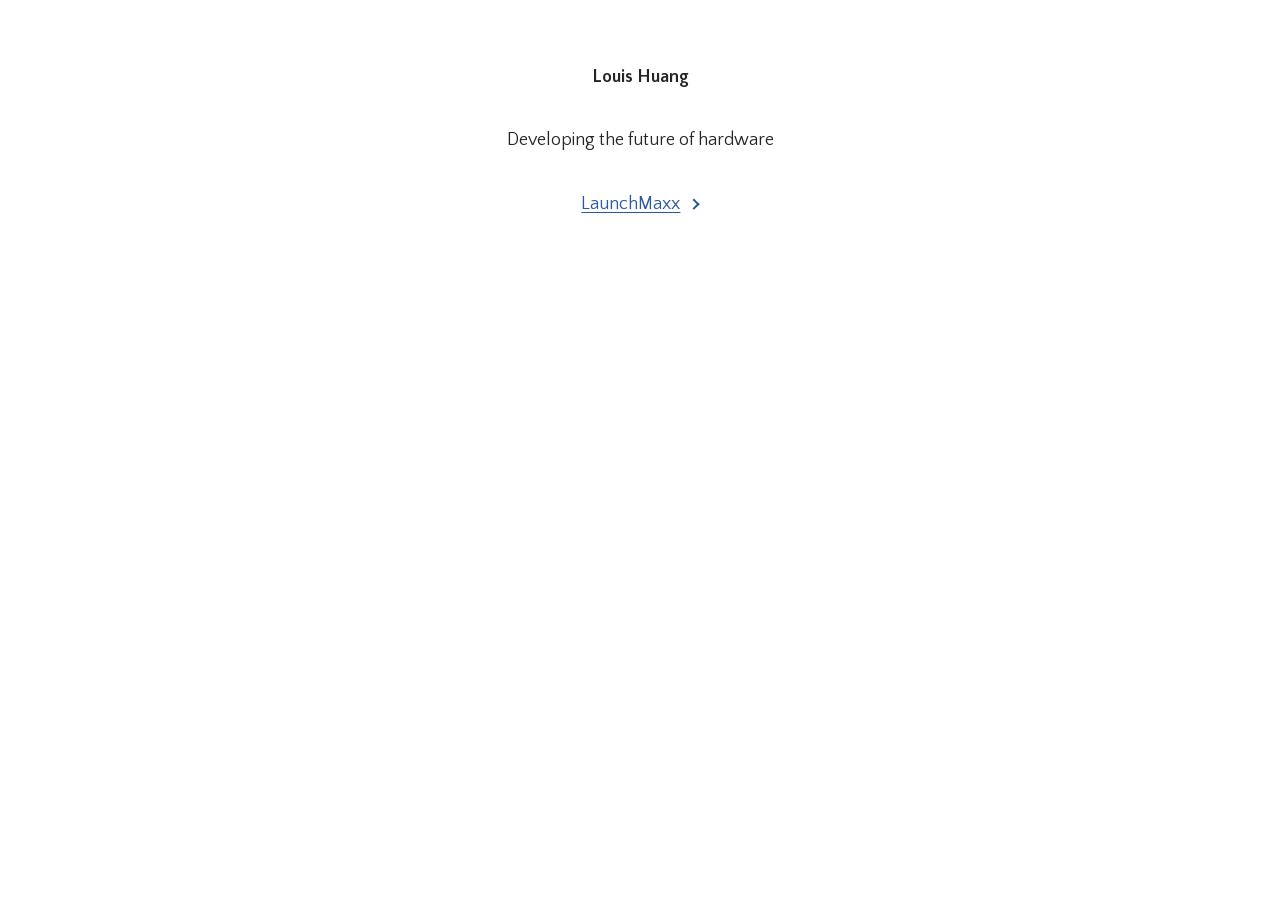
==== commit 0aee6f22: "Add the LaunchMaxx portfolio and match the reference type" ====
--- a/index.html
+++ b/index.html
@@ -10,13 +10,24 @@
   <meta property="og:description" content="Developing the future of hardware at LaunchMaxx.">
   <meta property="og:type" content="website">
   <link rel="icon" href="assets/favicon.svg" type="image/svg+xml">
-  <link rel="stylesheet" href="home.css?v=2">
+  <link rel="stylesheet" href="assets/fonts/quattrocento-sans.css">
+  <link rel="stylesheet" href="home.css?v=3">
 </head>
 <body>
   <main class="home">
     <h1>Louis Huang</h1>
     <p class="intro">Developing the future of hardware</p>
-    <p class="project"><a href="projects.html#launchmaxx">LaunchMaxx</a></p>
+    <details class="portfolio">
+      <summary>LaunchMaxx</summary>
+      <ul class="brands" aria-label="LaunchMaxx brands and projects">
+        <li><a href="https://eazeye.com/">Eazeye</a></li>
+        <li><a href="https://www.stellarlcd.com/">Stellar Displays</a></li>
+        <li><a href="https://useinkleaf.com/">InkLeaf</a></li>
+        <li><a href="https://arduview.com/">ArduView</a></li>
+        <li>MED Tablet</li>
+      </ul>
+      <a class="company" href="projects.html#launchmaxx">About LaunchMaxx</a>
+    </details>
   </main>
 </body>
 </html>
--- a/assets/fonts/quattrocento-sans.css
+++ b/assets/fonts/quattrocento-sans.css
@@ -0,0 +1,15 @@
+@font-face {
+  font-family: "Quattrocento Sans";
+  src: url("quattrocento-sans-regular.woff2") format("woff2");
+  font-style: normal;
+  font-weight: 400;
+  font-display: swap;
+}
+
+@font-face {
+  font-family: "Quattrocento Sans";
+  src: url("quattrocento-sans-bold.woff2") format("woff2");
+  font-style: normal;
+  font-weight: 700;
+  font-display: swap;
+}
--- a/home.css
+++ b/home.css
@@ -9,7 +9,7 @@
   margin: 0;
   background: var(--paper);
   color: var(--ink);
-  font: 1.125rem / 1.5 system-ui, sans-serif;
+  font: 1.125rem / 1.5 "Quattrocento Sans", system-ui, sans-serif;
 }
 
 .home {
@@ -30,8 +30,57 @@
   text-wrap: pretty;
 }
 
-.project {
-  margin: 2rem 0 0;
+.portfolio {
+  margin-block-start: 2rem;
+}
+
+.portfolio > summary {
+  display: inline-flex;
+  align-items: center;
+  gap: 0.55em;
+  min-block-size: 2.25rem;
+  padding-inline: 0.375rem;
+  list-style: none;
+  cursor: pointer;
+  color: var(--link);
+  text-decoration: underline;
+  text-underline-offset: 0.14em;
+}
+
+.portfolio > summary::-webkit-details-marker {
+  display: none;
+}
+
+.portfolio > summary::after {
+  content: "";
+  inline-size: 0.35em;
+  block-size: 0.35em;
+  border-inline-end: 2px solid;
+  border-block-end: 2px solid;
+  transform: rotate(-45deg);
+}
+
+.portfolio[open] > summary::after {
+  transform: translateY(-0.08em) rotate(45deg);
+}
+
+.brands {
+  margin: 0.5rem 0 0;
+  padding: 0;
+  list-style: none;
+}
+
+.brands li {
+  min-block-size: 2.0625rem;
+  line-height: 2.0625rem;
+}
+
+.brands a {
+  padding-block: 0;
+}
+
+.company {
+  margin-block-start: 0.5rem;
 }
 
 a {
@@ -41,11 +90,13 @@
   text-underline-offset: 0.14em;
 }
 
-a:hover {
+a:hover,
+.portfolio > summary:hover {
   text-decoration-thickness: 2px;
 }
 
-a:focus-visible {
+a:focus-visible,
+.portfolio > summary:focus-visible {
   outline: 2px solid currentColor;
   outline-offset: 3px;
 }
